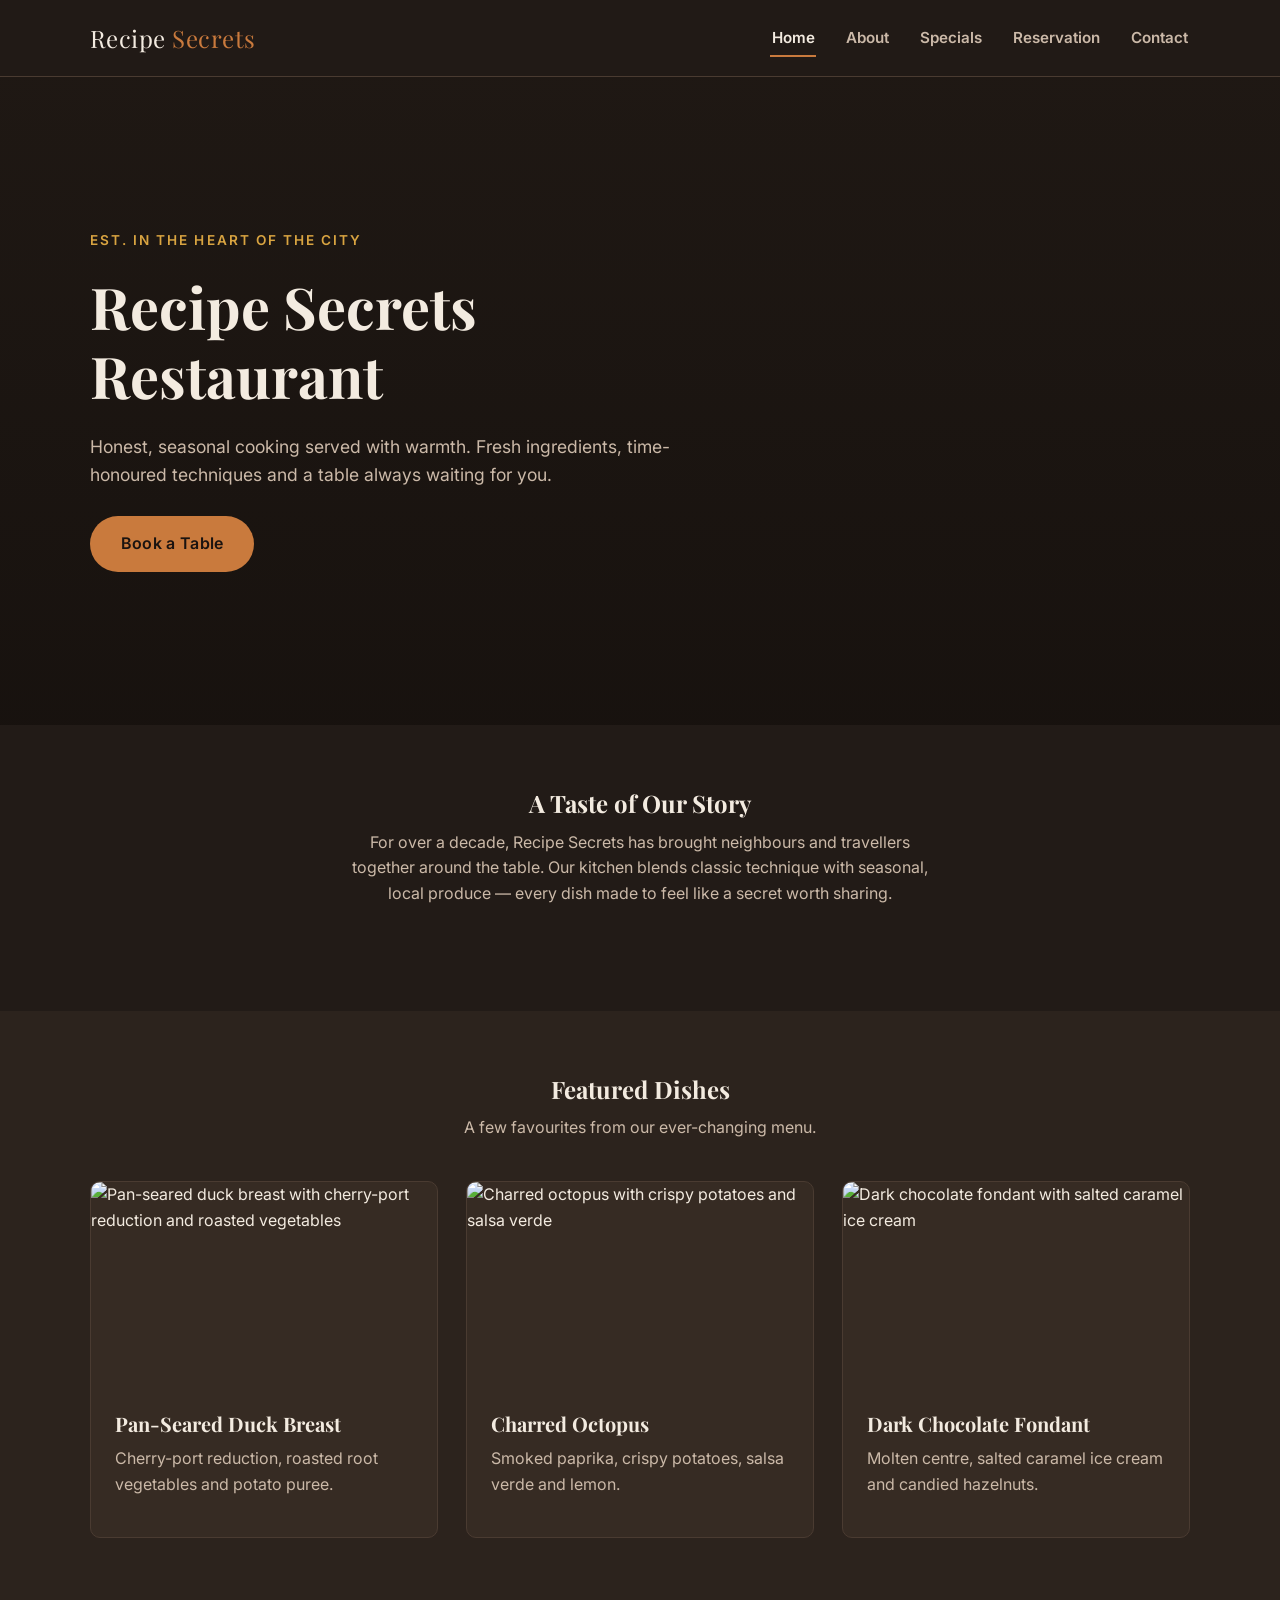
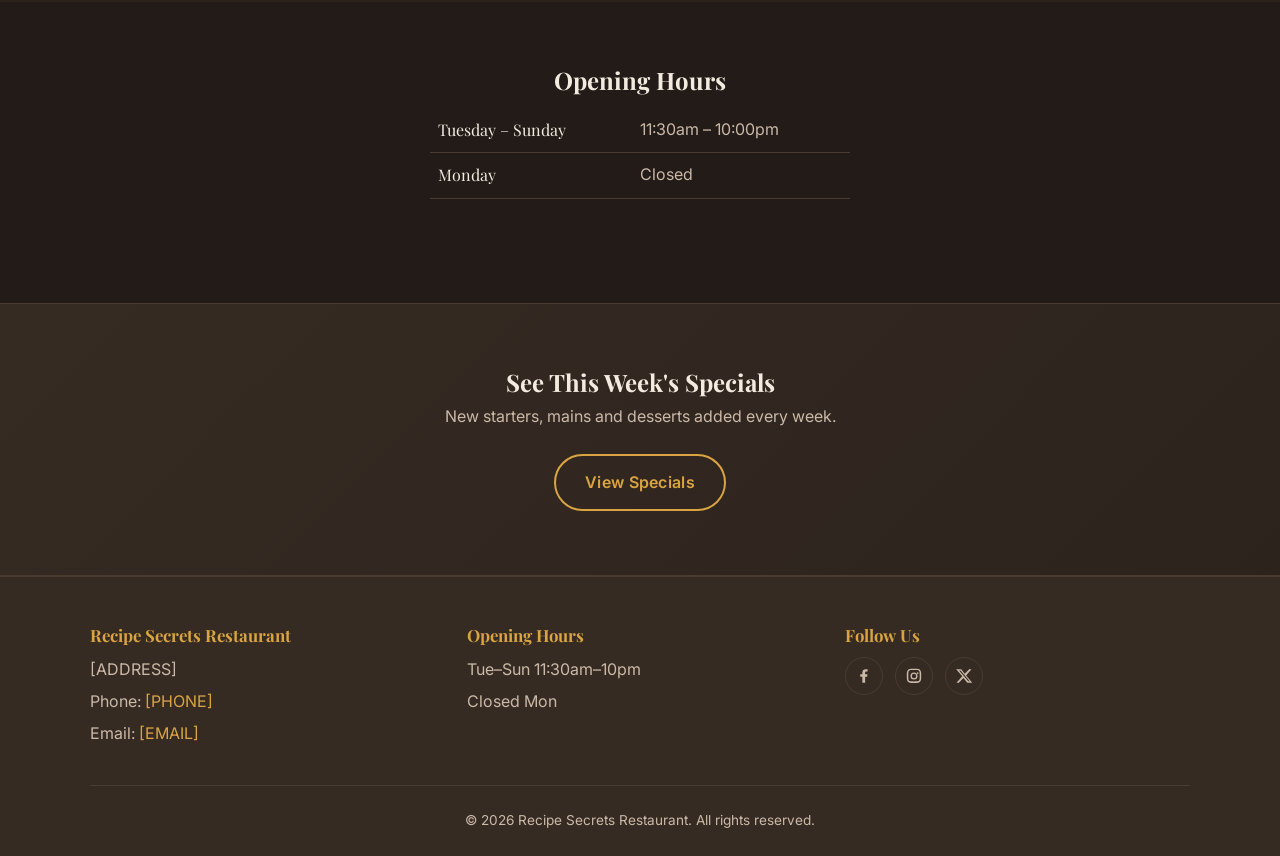
==== index.html @ 941d7039 "Initial commit: Recipe Secrets Restaurant website" ====
<!DOCTYPE html>
<html lang="en">
<head>
  <meta charset="UTF-8" />
  <meta name="viewport" content="width=device-width, initial-scale=1.0" />
  <title>Recipe Secrets Restaurant | Home</title>
  <meta name="description" content="Recipe Secrets Restaurant — warm, seasonal cooking in the heart of town. Book a table and discover this week's specials." />
  <link rel="icon" type="image/svg+xml" href="favicon.svg" />
  <link rel="preconnect" href="https://fonts.googleapis.com" />
  <link rel="preconnect" href="https://fonts.gstatic.com" crossorigin />
  <link href="https://fonts.googleapis.com/css2?family=Playfair+Display:wght@500;600;700&family=Inter:wght@400;500;600;700&display=swap" rel="stylesheet" />
  <link rel="stylesheet" href="css/styles.css" />
</head>
<body>
  <a class="visually-hidden" href="#main-content">Skip to main content</a>

  <header class="site-header">
    <div class="container header-inner">
      <a href="index.html" class="logo">Recipe <span>Secrets</span></a>
      <button class="hamburger" id="hamburger" aria-label="Toggle navigation menu" aria-expanded="false" aria-controls="primary-nav">
        <span></span><span></span><span></span>
      </button>
      <nav class="nav" id="primary-nav" aria-label="Primary">
        <ul>
          <li><a href="index.html" class="active" aria-current="page">Home</a></li>
          <li><a href="about.html">About</a></li>
          <li><a href="specials.html">Specials</a></li>
          <li><a href="reservation.html">Reservation</a></li>
          <li><a href="contact.html">Contact</a></li>
        </ul>
      </nav>
    </div>
  </header>

  <main id="main-content">
    <!-- Hero -->
    <section class="hero" style="background-image: url('https://images.unsplash.com/photo-1550966871-3ed3cdb5ed0c?auto=format&fit=crop&w=1600&q=80');">
      <!-- PLACEHOLDER IMAGE: swap the background-image URL above for a real restaurant interior photo -->
      <div class="container">
        <div class="hero-content">
          <p class="tagline">Est. in the heart of the city</p>
          <h1>Recipe Secrets Restaurant</h1>
          <p>Honest, seasonal cooking served with warmth. Fresh ingredients, time-honoured techniques and a table always waiting for you.</p>
          <a href="reservation.html" class="btn btn-primary">Book a Table</a>
        </div>
      </div>
    </section>

    <!-- Intro -->
    <section>
      <div class="container section-heading">
        <h2>A Taste of Our Story</h2>
        <p>For over a decade, Recipe Secrets has brought neighbours and travellers together around the table. Our kitchen blends classic technique with seasonal, local produce — every dish made to feel like a secret worth sharing.</p>
      </div>
    </section>

    <!-- Featured dishes -->
    <section class="section-alt">
      <div class="container">
        <div class="section-heading">
          <h2>Featured Dishes</h2>
          <p>A few favourites from our ever-changing menu.</p>
        </div>
        <div class="grid grid-3">
          <article class="card">
            <!-- PLACEHOLDER IMAGE: replace with a real photo of this dish -->
            <img src="https://images.unsplash.com/photo-1544025162-d76694265947?auto=format&fit=crop&w=800&q=80" alt="Pan-seared duck breast with cherry-port reduction and roasted vegetables" />
            <div class="card-body">
              <h3>Pan-Seared Duck Breast</h3>
              <p>Cherry-port reduction, roasted root vegetables and potato puree.</p>
            </div>
          </article>
          <article class="card">
            <!-- PLACEHOLDER IMAGE: replace with a real photo of this dish -->
            <img src="https://images.unsplash.com/photo-1476124369491-e7addf5db371?auto=format&fit=crop&w=800&q=80" alt="Charred octopus with crispy potatoes and salsa verde" />
            <div class="card-body">
              <h3>Charred Octopus</h3>
              <p>Smoked paprika, crispy potatoes, salsa verde and lemon.</p>
            </div>
          </article>
          <article class="card">
            <!-- PLACEHOLDER IMAGE: replace with a real photo of this dish -->
            <img src="https://images.unsplash.com/photo-1606313564200-e75d5e30476c?auto=format&fit=crop&w=800&q=80" alt="Dark chocolate fondant with salted caramel ice cream" />
            <div class="card-body">
              <h3>Dark Chocolate Fondant</h3>
              <p>Molten centre, salted caramel ice cream and candied hazelnuts.</p>
            </div>
          </article>
        </div>
      </div>
    </section>

    <!-- Opening hours -->
    <section>
      <div class="container section-heading">
        <h2>Opening Hours</h2>
        <table class="hours-table">
          <tbody>
            <tr><th>Tuesday – Sunday</th><td>11:30am – 10:00pm</td></tr>
            <tr><th>Monday</th><td>Closed</td></tr>
          </tbody>
        </table>
      </div>
    </section>

    <!-- CTA to specials -->
    <section class="cta-band">
      <div class="container">
        <h2>See This Week's Specials</h2>
        <p>New starters, mains and desserts added every week.</p>
        <a href="specials.html" class="btn btn-outline">View Specials</a>
      </div>
    </section>
  </main>

  <footer class="site-footer">
    <div class="container">
      <div class="footer-inner">
        <div class="footer-col">
          <h3>Recipe Secrets Restaurant</h3>
          <p>[ADDRESS]</p>
          <p>Phone: <a href="tel:[PHONE]">[PHONE]</a></p>
          <p>Email: <a href="mailto:[EMAIL]">[EMAIL]</a></p>
        </div>
        <div class="footer-col">
          <h3>Opening Hours</h3>
          <p>Tue–Sun 11:30am–10pm</p>
          <p>Closed Mon</p>
        </div>
        <div class="footer-col">
          <h3>Follow Us</h3>
          <div class="social-links">
            <!-- PLACEHOLDER social links: replace href values with real profiles -->
            <a href="https://facebook.com" aria-label="Facebook" target="_blank" rel="noopener">
              <svg viewBox="0 0 24 24" aria-hidden="true"><path d="M13.5 21v-8h2.7l.4-3.2h-3.1V7.7c0-.9.3-1.6 1.6-1.6h1.7V3.2C16.5 3.1 15.4 3 14.2 3c-2.6 0-4.4 1.6-4.4 4.5v2.3H7v3.2h2.8v8h3.7z"/></svg>
            </a>
            <a href="https://instagram.com" aria-label="Instagram" target="_blank" rel="noopener">
              <svg viewBox="0 0 24 24" aria-hidden="true"><path d="M12 2.2c2.7 0 3 0 4 .1 1 .1 1.7.2 2.3.5.6.3 1.1.6 1.6 1.1.5.5.8 1 1.1 1.6.3.6.4 1.3.5 2.3.1 1 .1 1.3.1 4s0 3-.1 4c-.1 1-.2 1.7-.5 2.3-.3.6-.6 1.1-1.1 1.6-.5.5-1 .8-1.6 1.1-.6.3-1.3.4-2.3.5-1 .1-1.3.1-4 .1s-3 0-4-.1c-1-.1-1.7-.2-2.3-.5-.6-.3-1.1-.6-1.6-1.1-.5-.5-.8-1-1.1-1.6-.3-.6-.4-1.3-.5-2.3-.1-1-.1-1.3-.1-4s0-3 .1-4c.1-1 .2-1.7.5-2.3.3-.6.6-1.1 1.1-1.6.5-.5 1-.8 1.6-1.1.6-.3 1.3-.4 2.3-.5 1-.1 1.3-.1 4-.1zm0 1.8c-2.6 0-2.9 0-4 .1-.8 0-1.3.2-1.6.3-.4.1-.7.3-1 .6-.3.3-.5.6-.6 1-.1.3-.3.8-.3 1.6-.1 1.1-.1 1.4-.1 4s0 2.9.1 4c0 .8.2 1.3.3 1.6.1.4.3.7.6 1 .3.3.6.5 1 .6.3.1.8.3 1.6.3 1.1.1 1.4.1 4 .1s2.9 0 4-.1c.8 0 1.3-.2 1.6-.3.4-.1.7-.3 1-.6.3-.3.5-.6.6-1 .1-.3.3-.8.3-1.6.1-1.1.1-1.4.1-4s0-2.9-.1-4c0-.8-.2-1.3-.3-1.6-.1-.4-.3-.7-.6-1-.3-.3-.6-.5-1-.6-.3-.1-.8-.3-1.6-.3-1.1-.1-1.4-.1-4-.1zm0 3.3a4.7 4.7 0 110 9.4 4.7 4.7 0 010-9.4zm0 1.8a2.9 2.9 0 100 5.8 2.9 2.9 0 000-5.8zm5-2a1.1 1.1 0 110 2.2 1.1 1.1 0 010-2.2z"/></svg>
            </a>
            <a href="https://x.com" aria-label="X (Twitter)" target="_blank" rel="noopener">
              <svg viewBox="0 0 24 24" aria-hidden="true"><path d="M18.9 3H22l-7.2 8.2L23 21h-6.6l-5.2-6.4L5.1 21H2l7.7-8.8L1.5 3h6.8l4.7 5.9L18.9 3zm-1.2 16.1h1.8L7.4 4.8H5.5l12.2 14.3z"/></svg>
            </a>
          </div>
        </div>
      </div>
      <p class="copyright">&copy; <span id="year"></span> Recipe Secrets Restaurant. All rights reserved.</p>
    </div>
  </footer>

  <script src="js/main.js"></script>
</body>
</html>
---- css/styles.css ----
/* =========================================================
   Recipe Secrets Restaurant — shared stylesheet
   Colour palette (edit these variables to re-theme the site)
   ========================================================= */
:root {
  /* Core palette: dark, earthy background with one warm accent */
  --color-bg: #221b17;          /* page background — deep espresso brown */
  --color-bg-alt: #2c231d;      /* slightly lighter panels/sections */
  --color-surface: #362b23;     /* cards, header, footer */
  --color-border: #4a3b31;

  --color-text: #f3ebe0;        /* main text on dark background */
  --color-text-muted: #cbb9a8;  /* secondary text */

  --color-accent: #c97a3d;      /* terracotta — buttons, links, highlights */
  --color-accent-dark: #a85f2a;
  --color-accent-contrast: #1a1310; /* text placed on top of accent */

  --color-gold: #d9a441;        /* secondary accent for small details */

  --font-heading: "Playfair Display", Georgia, serif;
  --font-body: "Inter", Arial, sans-serif;

  --radius: 10px;
  --shadow: 0 10px 30px rgba(0, 0, 0, 0.35);
  --max-width: 1140px;
  --header-height: 76px;
}

/* ---------- Reset ---------- */
*,
*::before,
*::after {
  box-sizing: border-box;
}

html {
  scroll-behavior: smooth;
}

body {
  margin: 0;
  background-color: var(--color-bg);
  color: var(--color-text);
  font-family: var(--font-body);
  line-height: 1.6;
  -webkit-font-smoothing: antialiased;
}

img {
  max-width: 100%;
  display: block;
}

a {
  color: var(--color-gold);
  text-decoration: none;
}

a:hover,
a:focus-visible {
  color: var(--color-accent);
}

h1,
h2,
h3,
h4 {
  font-family: var(--font-heading);
  line-height: 1.2;
  margin: 0 0 0.5em;
  color: var(--color-text);
}

p {
  margin: 0 0 1em;
}

ul {
  list-style: none;
  margin: 0;
  padding: 0;
}

:focus-visible {
  outline: 3px solid var(--color-gold);
  outline-offset: 2px;
}

.container {
  width: 100%;
  max-width: var(--max-width);
  margin: 0 auto;
  padding: 0 20px;
}

.visually-hidden {
  position: absolute;
  width: 1px;
  height: 1px;
  padding: 0;
  margin: -1px;
  overflow: hidden;
  clip: rect(0, 0, 0, 0);
  white-space: nowrap;
  border: 0;
}

/* ---------- Buttons ---------- */
.btn {
  display: inline-block;
  padding: 0.85em 1.8em;
  border-radius: 999px;
  font-family: var(--font-body);
  font-weight: 600;
  letter-spacing: 0.02em;
  border: 2px solid transparent;
  cursor: pointer;
  transition: transform 0.15s ease, background-color 0.15s ease, color 0.15s ease;
}

.btn-primary {
  background-color: var(--color-accent);
  color: var(--color-accent-contrast);
}

.btn-primary:hover,
.btn-primary:focus-visible {
  background-color: var(--color-accent-dark);
  color: #fff;
  transform: translateY(-2px);
}

.btn-outline {
  background-color: transparent;
  border-color: var(--color-gold);
  color: var(--color-gold);
}

.btn-outline:hover,
.btn-outline:focus-visible {
  background-color: var(--color-gold);
  color: var(--color-accent-contrast);
}

/* ---------- Header / Nav ---------- */
.site-header {
  position: sticky;
  top: 0;
  z-index: 100;
  background-color: rgba(34, 27, 23, 0.96);
  backdrop-filter: blur(6px);
  border-bottom: 1px solid var(--color-border);
}

.header-inner {
  display: flex;
  align-items: center;
  justify-content: space-between;
  min-height: var(--header-height);
}

.logo {
  font-family: var(--font-heading);
  font-size: 1.5rem;
  color: var(--color-text);
  letter-spacing: 0.02em;
}

.logo span {
  color: var(--color-accent);
}

.logo:hover,
.logo:focus-visible {
  color: var(--color-text);
}

.nav ul {
  display: flex;
  gap: 1.75rem;
}

.nav a {
  color: var(--color-text-muted);
  font-weight: 600;
  font-size: 0.95rem;
  padding: 0.5rem 0.1rem;
  border-bottom: 2px solid transparent;
}

.nav a:hover,
.nav a:focus-visible {
  color: var(--color-text);
}

.nav a.active {
  color: var(--color-text);
  border-bottom-color: var(--color-accent);
}

.hamburger {
  display: none;
  flex-direction: column;
  justify-content: center;
  gap: 5px;
  width: 42px;
  height: 42px;
  background: transparent;
  border: 1px solid var(--color-border);
  border-radius: 8px;
  cursor: pointer;
  padding: 0;
}

.hamburger span {
  display: block;
  width: 20px;
  height: 2px;
  margin: 0 auto;
  background-color: var(--color-text);
  transition: transform 0.2s ease, opacity 0.2s ease;
}

.hamburger[aria-expanded="true"] span:nth-child(1) {
  transform: translateY(7px) rotate(45deg);
}

.hamburger[aria-expanded="true"] span:nth-child(2) {
  opacity: 0;
}

.hamburger[aria-expanded="true"] span:nth-child(3) {
  transform: translateY(-7px) rotate(-45deg);
}

/* ---------- Hero ---------- */
.hero {
  position: relative;
  min-height: 72vh;
  display: flex;
  align-items: center;
  background-size: cover;
  background-position: center;
  background-color: var(--color-bg-alt);
}

.hero::before {
  content: "";
  position: absolute;
  inset: 0;
  background: linear-gradient(180deg, rgba(20, 15, 12, 0.55) 0%, rgba(20, 15, 12, 0.85) 100%);
}

.hero-content {
  position: relative;
  z-index: 1;
  max-width: 640px;
}

.hero-content .tagline {
  color: var(--color-gold);
  text-transform: uppercase;
  letter-spacing: 0.15em;
  font-weight: 600;
  font-size: 0.85rem;
}

.hero-content h1 {
  font-size: clamp(2.2rem, 5vw, 3.6rem);
  margin-bottom: 0.4em;
}

.hero-content p {
  color: var(--color-text-muted);
  font-size: 1.1rem;
  margin-bottom: 1.5em;
}

/* ---------- Page header (non-home pages) ---------- */
.page-header {
  padding: 4rem 0 2.5rem;
  text-align: center;
  background-color: var(--color-bg-alt);
  border-bottom: 1px solid var(--color-border);
}

.page-header p {
  color: var(--color-text-muted);
  max-width: 640px;
  margin: 0 auto;
}

/* ---------- Sections ---------- */
section {
  padding: 4rem 0;
}

.section-alt {
  background-color: var(--color-bg-alt);
}

.section-heading {
  text-align: center;
  max-width: 640px;
  margin: 0 auto 2.5rem;
}

.section-heading p {
  color: var(--color-text-muted);
}

/* ---------- Grids / Cards ---------- */
.grid {
  display: grid;
  gap: 1.75rem;
}

.grid-3 {
  grid-template-columns: repeat(3, 1fr);
}

.grid-2 {
  grid-template-columns: repeat(2, 1fr);
}

.card {
  background-color: var(--color-surface);
  border: 1px solid var(--color-border);
  border-radius: var(--radius);
  overflow: hidden;
  display: flex;
  flex-direction: column;
}

.card img {
  width: 100%;
  height: 210px;
  object-fit: cover;
}

.card-body {
  padding: 1.25rem 1.5rem 1.5rem;
  flex: 1;
  display: flex;
  flex-direction: column;
}

.card-body h3 {
  font-size: 1.25rem;
}

.card-body p {
  color: var(--color-text-muted);
  flex: 1;
}

.price-tag {
  display: inline-block;
  align-self: flex-start;
  margin-top: 0.5rem;
  font-family: var(--font-heading);
  font-size: 1.1rem;
  color: var(--color-gold);
}

/* ---------- Specials ---------- */
.specials-group {
  margin-bottom: 3rem;
}

.specials-group:last-child {
  margin-bottom: 0;
}

.specials-group h2 {
  border-left: 4px solid var(--color-accent);
  padding-left: 0.75rem;
  margin-bottom: 1.5rem;
}

/* ---------- Opening hours table ---------- */
.hours-table {
  width: 100%;
  max-width: 420px;
  margin: 0 auto;
  border-collapse: collapse;
}

.hours-table th,
.hours-table td {
  text-align: left;
  padding: 0.6rem 0.5rem;
  border-bottom: 1px solid var(--color-border);
  color: var(--color-text-muted);
}

.hours-table th {
  color: var(--color-text);
  font-family: var(--font-heading);
  font-weight: 400;
}

/* ---------- Team / profile cards ---------- */
.profile-card {
  text-align: center;
  padding-bottom: 2rem;
}

.profile-card img {
  height: 240px;
}

.profile-card h3 {
  margin-top: 1rem;
}

.profile-role {
  color: var(--color-gold);
  font-size: 0.9rem;
  text-transform: uppercase;
  letter-spacing: 0.08em;
  margin-bottom: 0.75rem;
}

/* ---------- Forms ---------- */
.form-card {
  background-color: var(--color-surface);
  border: 1px solid var(--color-border);
  border-radius: var(--radius);
  padding: 2rem;
  max-width: 720px;
  margin: 0 auto;
  box-shadow: var(--shadow);
}

.form-row {
  display: grid;
  grid-template-columns: 1fr 1fr;
  gap: 1.25rem;
}

.form-field {
  margin-bottom: 1.25rem;
}

.form-field label {
  display: block;
  margin-bottom: 0.4rem;
  font-weight: 600;
  font-size: 0.95rem;
}

.form-field .required {
  color: var(--color-accent);
}

.form-field input,
.form-field select,
.form-field textarea {
  width: 100%;
  padding: 0.7rem 0.85rem;
  background-color: var(--color-bg);
  border: 1px solid var(--color-border);
  border-radius: 6px;
  color: var(--color-text);
  font-family: var(--font-body);
  font-size: 1rem;
}

.form-field input:focus,
.form-field select:focus,
.form-field textarea:focus {
  border-color: var(--color-accent);
}

.form-field textarea {
  min-height: 140px;
  resize: vertical;
}

.field-hint {
  font-size: 0.82rem;
  color: var(--color-text-muted);
  margin-top: 0.3rem;
}

.field-error {
  font-size: 0.82rem;
  color: #f0a58a;
  margin-top: 0.3rem;
  display: none;
}

.form-field.has-error input,
.form-field.has-error select,
.form-field.has-error textarea {
  border-color: #d9675a;
}

.form-field.has-error .field-error {
  display: block;
}

.form-message {
  margin-top: 1.25rem;
  padding: 0.9rem 1.1rem;
  border-radius: 8px;
  display: none;
}

.form-message.success {
  display: block;
  background-color: rgba(89, 150, 95, 0.18);
  border: 1px solid #599650;
  color: #bfe8c0;
}

.form-message.error {
  display: block;
  background-color: rgba(217, 103, 90, 0.15);
  border: 1px solid #d9675a;
  color: #f3c3ba;
}

/* ---------- Contact page ---------- */
.contact-grid {
  display: grid;
  grid-template-columns: 1fr 1fr;
  gap: 2.5rem;
  align-items: start;
}

.contact-details p {
  margin-bottom: 0.5rem;
}

.map-wrap {
  border-radius: var(--radius);
  overflow: hidden;
  border: 1px solid var(--color-border);
  margin-top: 1.5rem;
}

.map-wrap iframe {
  width: 100%;
  height: 280px;
  border: 0;
  display: block;
}

/* ---------- CTA band ---------- */
.cta-band {
  text-align: center;
  background: linear-gradient(135deg, var(--color-surface), var(--color-bg-alt));
  border-top: 1px solid var(--color-border);
  border-bottom: 1px solid var(--color-border);
}

.cta-band h2 {
  margin-bottom: 0.5rem;
}

.cta-band p {
  color: var(--color-text-muted);
  margin-bottom: 1.5rem;
}

/* ---------- Footer ---------- */
.site-footer {
  background-color: var(--color-surface);
  border-top: 1px solid var(--color-border);
  padding: 3rem 0 1.5rem;
}

.footer-inner {
  display: grid;
  grid-template-columns: repeat(3, 1fr);
  gap: 2rem;
  margin-bottom: 2rem;
}

.footer-col h3 {
  font-size: 1.05rem;
  margin-bottom: 0.75rem;
  color: var(--color-gold);
}

.footer-col p {
  color: var(--color-text-muted);
  margin-bottom: 0.4rem;
}

.social-links {
  display: flex;
  gap: 0.75rem;
}

.social-links a {
  width: 38px;
  height: 38px;
  border-radius: 50%;
  border: 1px solid var(--color-border);
  display: flex;
  align-items: center;
  justify-content: center;
  color: var(--color-text-muted);
}

.social-links a:hover,
.social-links a:focus-visible {
  border-color: var(--color-accent);
  color: var(--color-accent);
}

.social-links svg {
  width: 18px;
  height: 18px;
  fill: currentColor;
}

.copyright {
  text-align: center;
  color: var(--color-text-muted);
  font-size: 0.85rem;
  margin: 0;
  padding-top: 1.5rem;
  border-top: 1px solid var(--color-border);
}

.img-placeholder-note {
  font-size: 0.75rem;
  color: var(--color-text-muted);
  opacity: 0.8;
  margin-top: -0.75rem;
}

/* ---------- Responsive ---------- */
@media (max-width: 1024px) {
  .grid-3 {
    grid-template-columns: repeat(2, 1fr);
  }
}

@media (max-width: 767px) {
  .hamburger {
    display: flex;
  }

  .nav {
    position: absolute;
    top: var(--header-height);
    left: 0;
    right: 0;
    background-color: var(--color-surface);
    border-bottom: 1px solid var(--color-border);
    max-height: 0;
    overflow: hidden;
    transition: max-height 0.25s ease;
  }

  .nav.open {
    max-height: 400px;
  }

  .nav ul {
    flex-direction: column;
    gap: 0;
    padding: 0.5rem 20px 1rem;
  }

  .nav a {
    display: block;
    padding: 0.9rem 0;
    border-bottom: 1px solid var(--color-border);
  }

  .grid-3,
  .grid-2,
  .form-row,
  .contact-grid,
  .footer-inner {
    grid-template-columns: 1fr;
  }

  .hero {
    min-height: 60vh;
    text-align: center;
  }

  .hero-content {
    margin: 0 auto;
  }

  .form-card {
    padding: 1.5rem;
  }
}
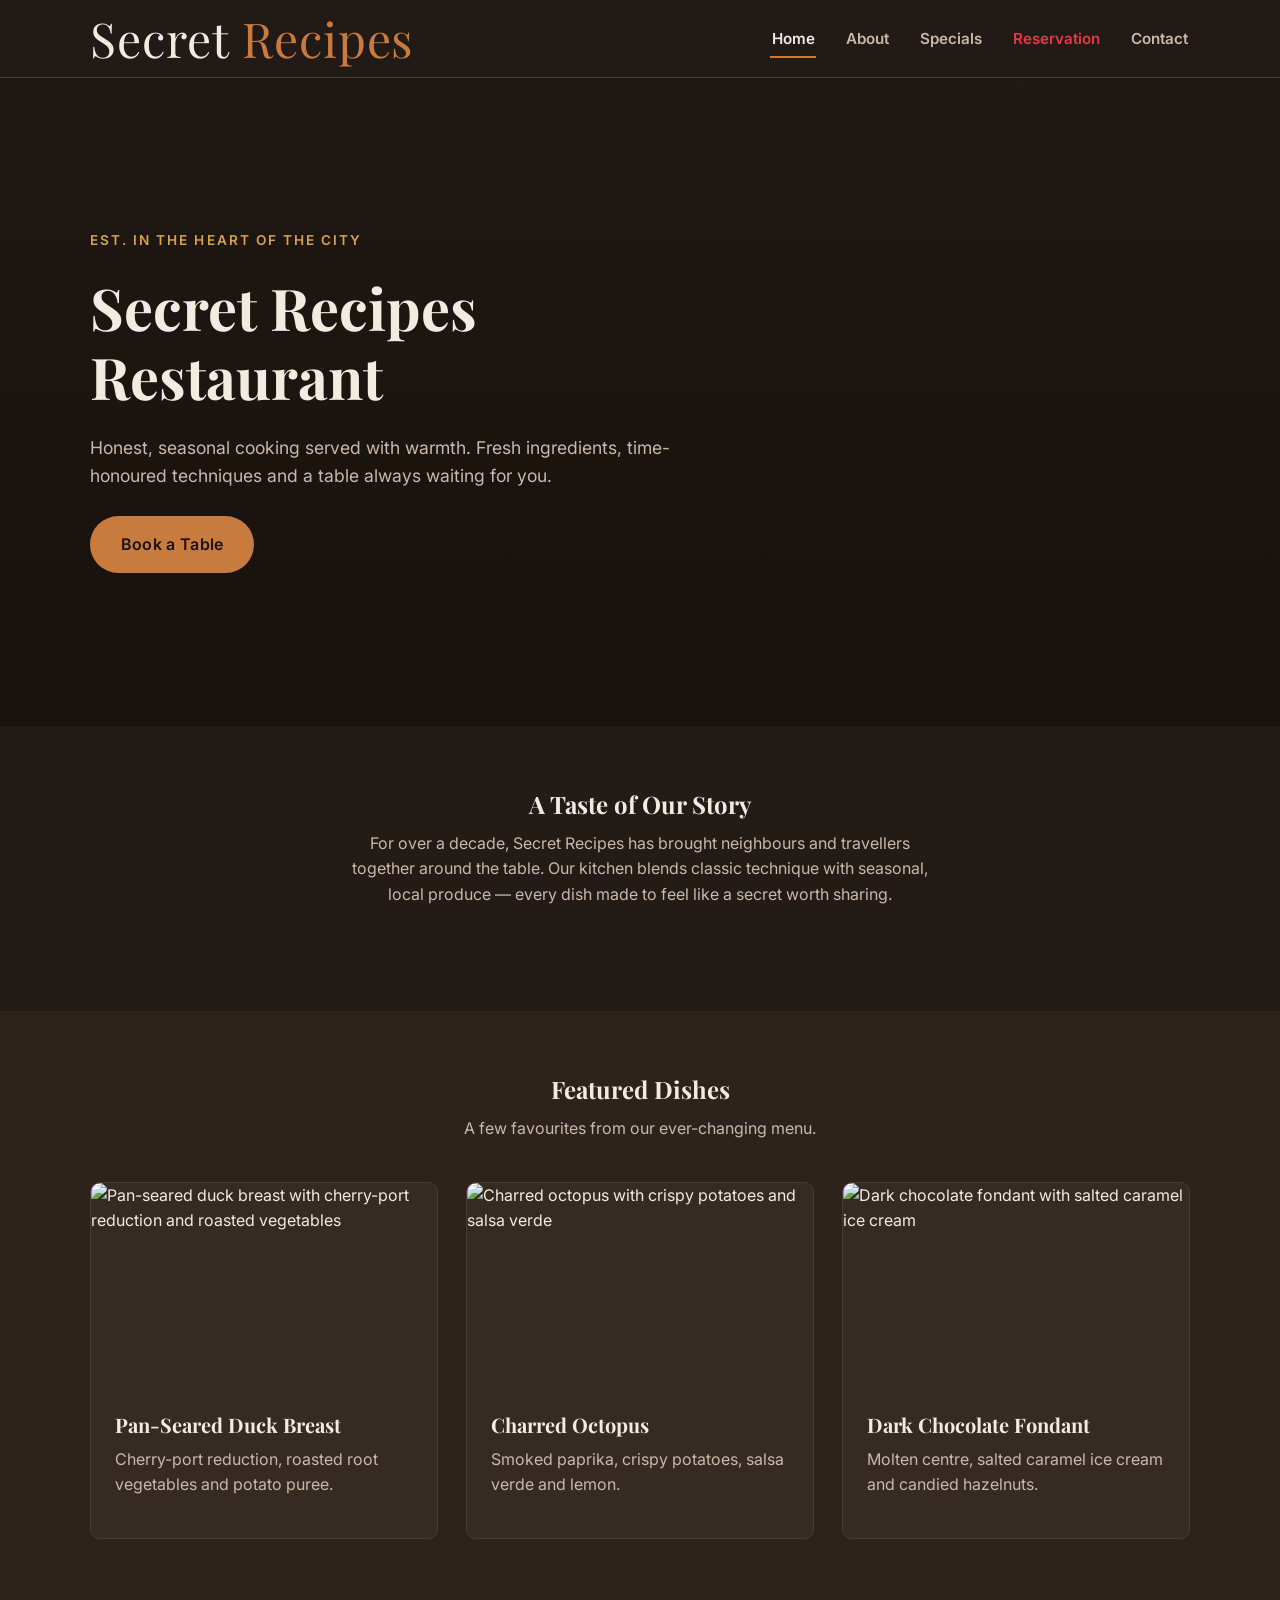
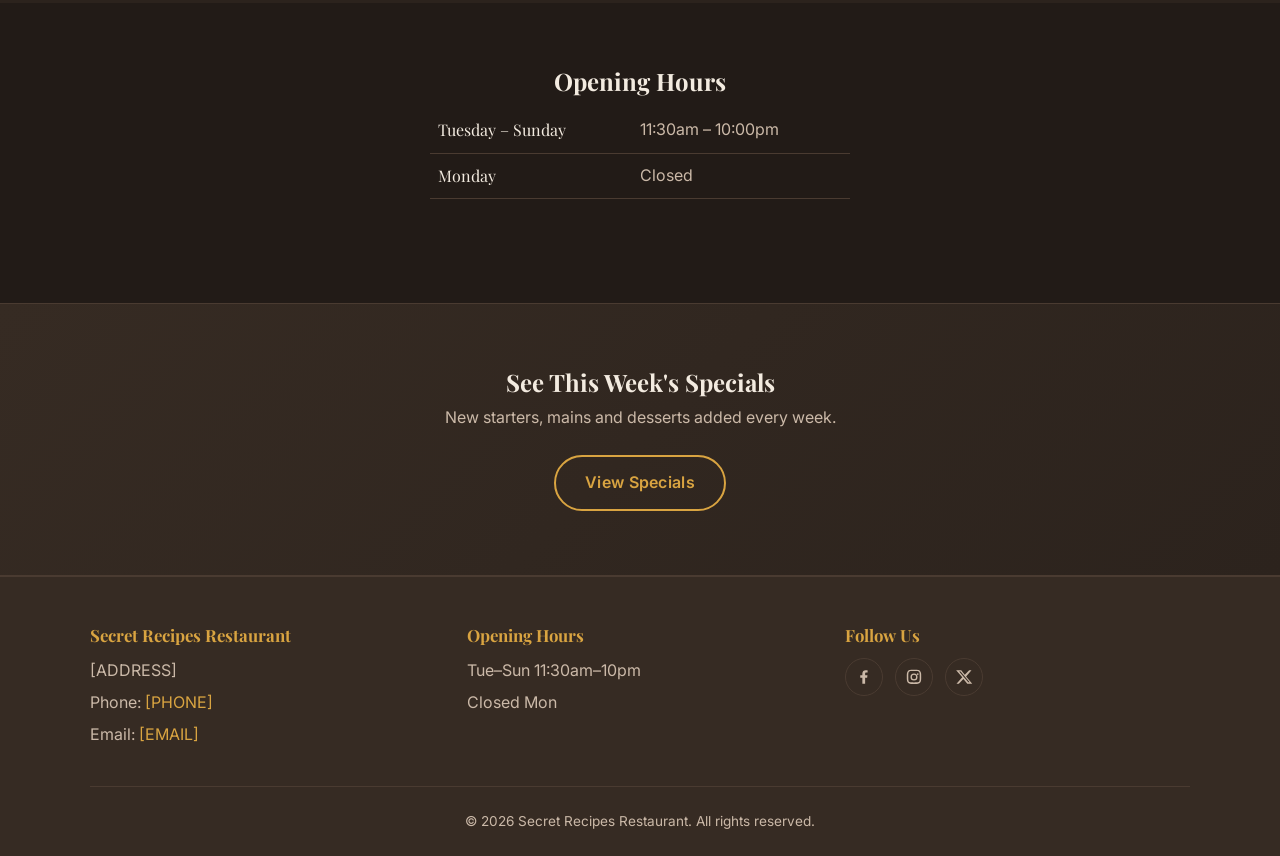
==== commit c3430c58: "Rename restaurant brand from Recipe Secrets to Secret Recipes Co-Authored-By: Claude Sonnet 5 <norep" ====
--- a/index.html
+++ b/index.html
@@ -3,8 +3,8 @@
 <head>
   <meta charset="UTF-8" />
   <meta name="viewport" content="width=device-width, initial-scale=1.0" />
-  <title>Recipe Secrets Restaurant | Home</title>
-  <meta name="description" content="Recipe Secrets Restaurant — warm, seasonal cooking in the heart of town. Book a table and discover this week's specials." />
+  <title>Secret Recipes Restaurant | Home</title>
+  <meta name="description" content="Secret Recipes Restaurant — warm, seasonal cooking in the heart of town. Book a table and discover this week's specials." />
   <link rel="icon" type="image/svg+xml" href="favicon.svg" />
   <link rel="preconnect" href="https://fonts.googleapis.com" />
   <link rel="preconnect" href="https://fonts.gstatic.com" crossorigin />
@@ -16,7 +16,7 @@
 
   <header class="site-header">
     <div class="container header-inner">
-      <a href="index.html" class="logo">Recipe <span>Secrets</span></a>
+      <a href="index.html" class="logo">Secret <span>Recipes</span></a>
       <button class="hamburger" id="hamburger" aria-label="Toggle navigation menu" aria-expanded="false" aria-controls="primary-nav">
         <span></span><span></span><span></span>
       </button>
@@ -39,7 +39,7 @@
       <div class="container">
         <div class="hero-content">
           <p class="tagline">Est. in the heart of the city</p>
-          <h1>Recipe Secrets Restaurant</h1>
+          <h1>Secret Recipes Restaurant</h1>
           <p>Honest, seasonal cooking served with warmth. Fresh ingredients, time-honoured techniques and a table always waiting for you.</p>
           <a href="reservation.html" class="btn btn-primary">Book a Table</a>
         </div>
@@ -50,7 +50,7 @@
     <section>
       <div class="container section-heading">
         <h2>A Taste of Our Story</h2>
-        <p>For over a decade, Recipe Secrets has brought neighbours and travellers together around the table. Our kitchen blends classic technique with seasonal, local produce — every dish made to feel like a secret worth sharing.</p>
+        <p>For over a decade, Secret Recipes has brought neighbours and travellers together around the table. Our kitchen blends classic technique with seasonal, local produce — every dish made to feel like a secret worth sharing.</p>
       </div>
     </section>
 
@@ -117,7 +117,7 @@
     <div class="container">
       <div class="footer-inner">
         <div class="footer-col">
-          <h3>Recipe Secrets Restaurant</h3>
+          <h3>Secret Recipes Restaurant</h3>
           <p>[ADDRESS]</p>
           <p>Phone: <a href="tel:[PHONE]">[PHONE]</a></p>
           <p>Email: <a href="mailto:[EMAIL]">[EMAIL]</a></p>
@@ -143,7 +143,7 @@
           </div>
         </div>
       </div>
-      <p class="copyright">&copy; <span id="year"></span> Recipe Secrets Restaurant. All rights reserved.</p>
+      <p class="copyright">&copy; <span id="year"></span> Secret Recipes Restaurant. All rights reserved.</p>
     </div>
   </footer>
 
--- a/css/styles.css
+++ b/css/styles.css
@@ -1,5 +1,5 @@
 /* =========================================================
-   Recipe Secrets Restaurant — shared stylesheet
+   Secret Recipes Restaurant — shared stylesheet
    Colour palette (edit these variables to re-theme the site)
    ========================================================= */
 :root {
@@ -162,7 +162,7 @@
 
 .logo {
   font-family: var(--font-heading);
-  font-size: 1.5rem;
+  font-size: 3rem;
   color: var(--color-text);
   letter-spacing: 0.02em;
 }
@@ -197,6 +197,17 @@
 .nav a.active {
   color: var(--color-text);
   border-bottom-color: var(--color-accent);
+}
+
+.nav a[href="reservation.html"] {
+  color: #e63946;
+}
+
+.nav a[href="reservation.html"]:hover,
+.nav a[href="reservation.html"]:focus-visible,
+.nav a[href="reservation.html"].active {
+  color: #ff4d5e;
+  border-bottom-color: #e63946;
 }
 
 .hamburger {
